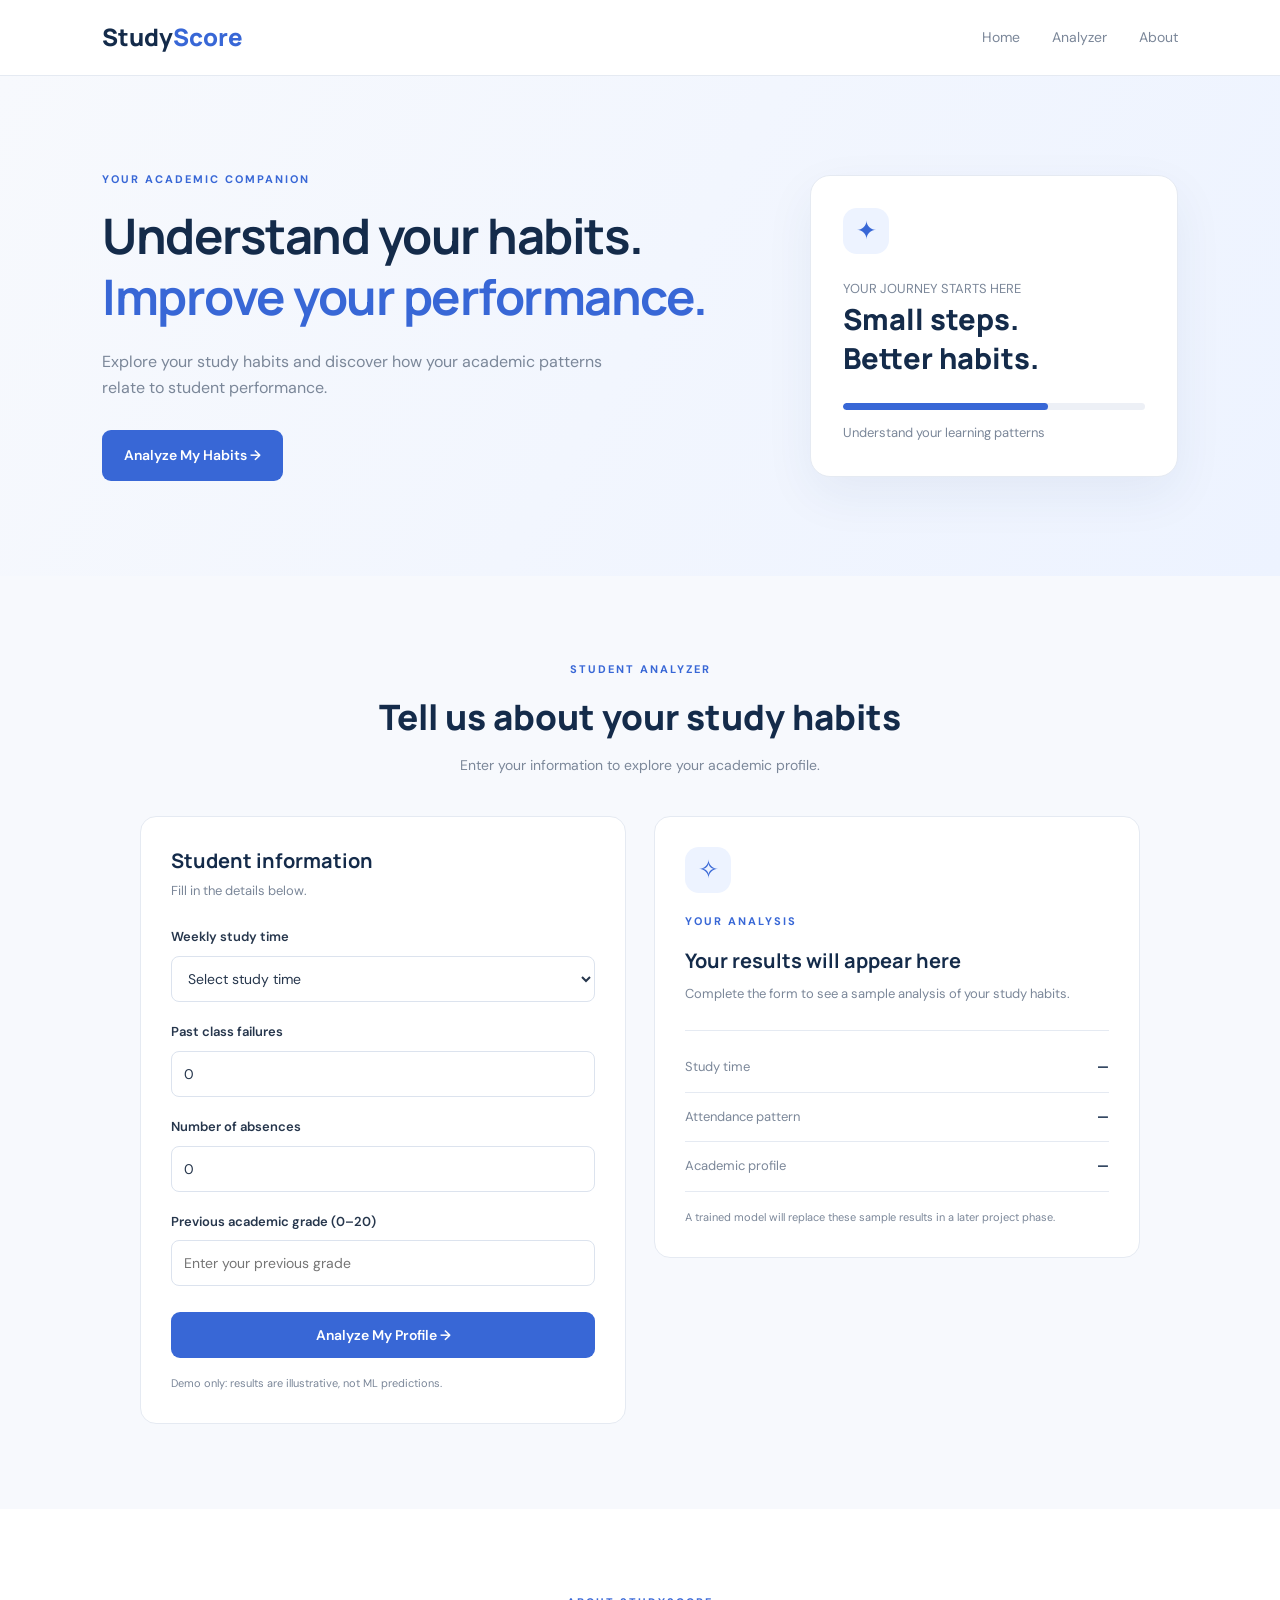
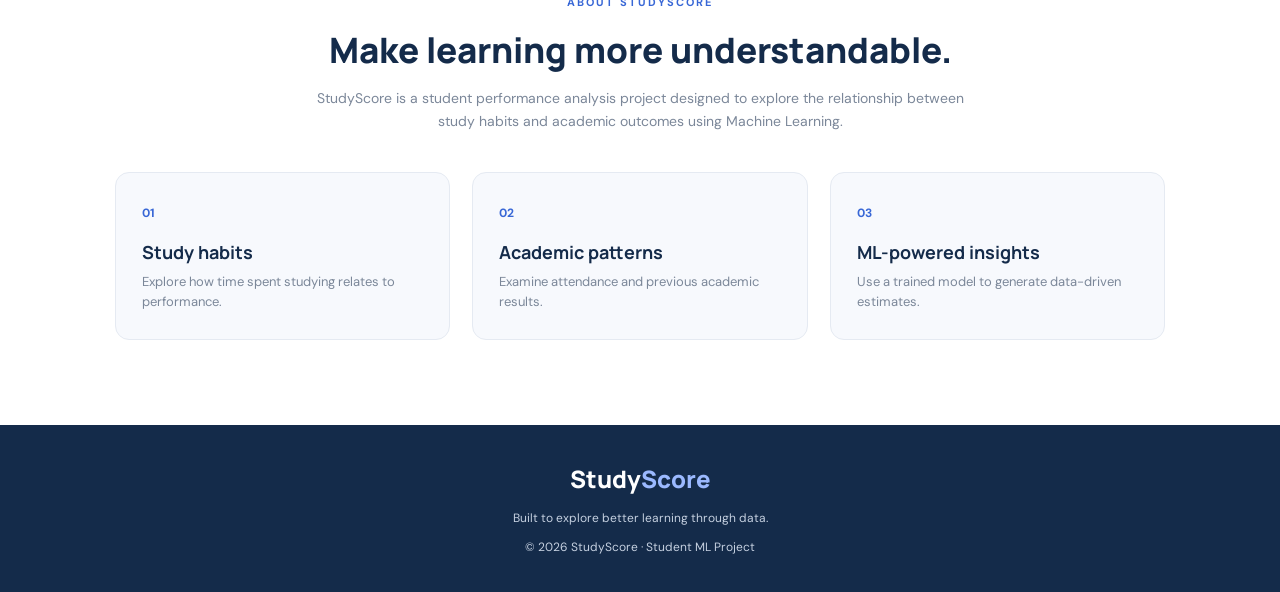
==== index.html @ 854d739c "Create initial StudyScore frontend" ====
<!DOCTYPE html>
<html lang="en">
<head>
    <meta charset="UTF-8">
    <meta name="viewport" content="width=device-width, initial-scale=1.0">
    <title>StudyScore | Student Performance Analyzer</title>
    <link rel="stylesheet" href="style.css">
</head>
<body>

    <header class="navbar">
        <a href="#" class="logo">Study<span>Score</span></a>
        <nav>
            <a href="#home">Home</a>
            <a href="#analyzer">Analyzer</a>
            <a href="#about">About</a>
        </nav>
    </header>

    <main>
        <section class="hero" id="home">
            <div class="hero-content">
                <p class="eyebrow">YOUR ACADEMIC COMPANION</p>
                <h1>Understand your habits.<br>
                    <span>Improve your performance.</span>
                </h1>
                <p class="hero-text">
                    Explore your study habits and discover how your
                    academic patterns relate to student performance.
                </p>
                <a href="#analyzer" class="primary-btn">
                    Analyze My Habits →
                </a>
            </div>

            <div class="hero-card">
                <div class="mini-icon">✦</div>
                <p class="muted">YOUR JOURNEY STARTS HERE</p>
                <h2>Small steps.<br>Better habits.</h2>
                <div class="progress-line">
                    <div></div>
                </div>
                <p class="muted">Understand your learning patterns</p>
            </div>
        </section>

        <section class="analyzer section" id="analyzer">
            <div class="section-heading">
                <p class="eyebrow">STUDENT ANALYZER</p>
                <h2>Tell us about your study habits</h2>
                <p>Enter your information to explore your academic profile.</p>
            </div>

            <div class="analyzer-grid">
                <form id="studentForm" class="form-card">
                    <h3>Student information</h3>
                    <p class="muted">Fill in the details below.</p>

                    <label for="studytime">Weekly study time</label>
                    <select id="studytime" required>
                        <option value="">Select study time</option>
                        <option value="1">Less than 2 hours</option>
                        <option value="2">2–5 hours</option>
                        <option value="3">5–10 hours</option>
                        <option value="4">More than 10 hours</option>
                    </select>

                    <label for="failures">Past class failures</label>
                    <input type="number" id="failures"
                        min="0" max="10" step="1" value="0" required>

                    <label for="absences">Number of absences</label>
                    <input type="number" id="absences"
                        min="0" max="100" step="1" value="0" required>

                    <label for="previousGrade">Previous academic grade (0–20)</label>
                    <input type="number" id="previousGrade"
                        min="0" max="20" step="0.1"
                        placeholder="Enter your previous grade" required>

                    <button type="submit" class="primary-btn full-btn">
                        Analyze My Profile →
                    </button>

                    <p class="form-note">
                        Demo only: results are illustrative, not ML predictions.
                    </p>
                </form>

                <div class="result-card" id="result">
                    <div class="result-icon">✧</div>
                    <p class="eyebrow">YOUR ANALYSIS</p>
                    <h3>Your results will appear here</h3>
                    <p class="muted">
                        Complete the form to see a sample analysis
                        of your study habits.
                    </p>
                    <div class="result-divider"></div>
                    <div class="result-row">
                        <span>Study time</span>
                        <strong>—</strong>
                    </div>
                    <div class="result-row">
                        <span>Attendance pattern</span>
                        <strong>—</strong>
                    </div>
                    <div class="result-row">
                        <span>Academic profile</span>
                        <strong>—</strong>
                    </div>
                    <p class="result-note">
                        A trained model will replace these sample
                        results in a later project phase.
                    </p>
                </div>
            </div>
        </section>

        <section class="about section" id="about">
            <div class="section-heading">
                <p class="eyebrow">ABOUT STUDYSCORE</p>
                <h2>Make learning more understandable.</h2>
                <p>
                    StudyScore is a student performance analysis project
                    designed to explore the relationship between study
                    habits and academic outcomes using Machine Learning.
                </p>
            </div>

            <div class="feature-grid">
                <article class="feature-card">
                    <span>01</span>
                    <h3>Study habits</h3>
                    <p>Explore how time spent studying relates to performance.</p>
                </article>
                <article class="feature-card">
                    <span>02</span>
                    <h3>Academic patterns</h3>
                    <p>Examine attendance and previous academic results.</p>
                </article>
                <article class="feature-card">
                    <span>03</span>
                    <h3>ML-powered insights</h3>
                    <p>Use a trained model to generate data-driven estimates.</p>
                </article>
            </div>
        </section>
    </main>

    <footer>
        <a href="#home" class="logo">Study<span>Score</span></a>
        <p>Built to explore better learning through data.</p>
        <p>© 2026 StudyScore · Student ML Project</p>
    </footer>

    <script src="script.js"></script>
</body>
</html>
---- style.css ----
@import url('https://fonts.googleapis.com/css2?family=DM+Sans:wght@400;500;600;700&family=Manrope:wght@400;500;600;700;800&display=swap');

:root {
    --navy: #142b4a;
    --blue: #3867d6;
    --light-blue: #edf3ff;
    --background: #f7f9fd;
    --white: #ffffff;
    --text: #26364c;
    --muted: #7b8799;
    --border: #e5eaf2;
}

* {
    margin: 0;
    padding: 0;
    box-sizing: border-box;
}

html {
    scroll-behavior: smooth;
    scroll-padding-top: 90px;
}

body {
    font-family: 'DM Sans', sans-serif;
    background: var(--background);
    color: var(--text);
    line-height: 1.6;
}

a {
    text-decoration: none;
    color: inherit;
}

.navbar {
    height: 76px;
    display: flex;
    align-items: center;
    justify-content: space-between;
    padding: 0 8%;
    background: var(--white);
    border-bottom: 1px solid var(--border);
    position: sticky;
    top: 0;
    z-index: 10;
}

.logo {
    font-family: 'Manrope', sans-serif;
    font-size: 24px;
    font-weight: 800;
    color: var(--navy);
}

.logo span,
.hero h1 span {
    color: var(--blue);
}

nav {
    display: flex;
    gap: 32px;
}

nav a {
    font-size: 14px;
    color: var(--muted);
}

nav a:hover {
    color: var(--blue);
}

.hero {
    padding: 90px 8%;
    display: grid;
    grid-template-columns: 1.4fr 0.8fr;
    align-items: center;
    gap: 65px;
    min-height: 500px;
    background: linear-gradient(120deg, #f7f9fd, #edf3ff);
}

.eyebrow {
    color: var(--blue);
    font-size: 11px;
    font-weight: 700;
    letter-spacing: 2px;
    margin-bottom: 16px;
}

.hero h1 {
    font-family: 'Manrope', sans-serif;
    color: var(--navy);
    font-size: clamp(32px, 4vw, 49px);
    line-height: 1.25;
    letter-spacing: -1.5px;
}

.hero-text {
    color: var(--muted);
    max-width: 510px;
    margin: 22px 0 30px;
}

.primary-btn {
    display: inline-block;
    border: none;
    border-radius: 9px;
    background: var(--blue);
    color: white;
    font-family: inherit;
    font-size: 14px;
    font-weight: 600;
    padding: 14px 22px;
    cursor: pointer;
    transition: 0.2s;
}

.primary-btn:hover {
    background: #2854bb;
    transform: translateY(-1px);
}

.hero-card {
    padding: 32px;
    background: white;
    border: 1px solid var(--border);
    border-radius: 20px;
    box-shadow: 0 18px 50px #203e7010;
}

.mini-icon,
.result-icon {
    width: 46px;
    height: 46px;
    border-radius: 14px;
    display: grid;
    place-items: center;
    background: var(--light-blue);
    color: var(--blue);
    font-size: 25px;
    margin-bottom: 25px;
}

.hero-card h2 {
    font: 800 29px/1.35 'Manrope', sans-serif;
    color: var(--navy);
    margin-bottom: 25px;
}

.muted {
    font-size: 13px;
    color: var(--muted);
}

.progress-line {
    height: 7px;
    background: #edf0f6;
    border-radius: 20px;
    overflow: hidden;
    margin-bottom: 13px;
}

.progress-line div {
    width: 68%;
    height: 100%;
    background: var(--blue);
    border-radius: 20px;
}

.section {
    padding: 85px 8%;
}

.section-heading {
    max-width: 650px;
    margin: 0 auto 40px;
    text-align: center;
}

.section-heading h2 {
    font: 800 clamp(25px, 3vw, 35px)/1.3 'Manrope', sans-serif;
    color: var(--navy);
    margin-bottom: 14px;
}

.section-heading > p:last-child {
    color: var(--muted);
    font-size: 14px;
}

.analyzer-grid {
    display: grid;
    grid-template-columns: 1fr 1fr;
    gap: 28px;
    max-width: 1000px;
    margin: auto;
    align-items: start;
}

.form-card,
.result-card {
    padding: 30px;
    background: white;
    border: 1px solid var(--border);
    border-radius: 16px;
}

.form-card h3,
.result-card h3 {
    font: 700 20px 'Manrope', sans-serif;
    color: var(--navy);
    margin-bottom: 7px;
}

.form-card > .muted {
    margin-bottom: 25px;
}

label {
    display: block;
    font-size: 13px;
    font-weight: 600;
    margin: 20px 0 8px;
}

input,
select {
    width: 100%;
    min-height: 46px;
    padding: 12px;
    border: 1px solid #dce3ee;
    border-radius: 8px;
    font-family: inherit;
    font-size: 14px;
    background: white;
    color: var(--text);
    outline: none;
}

input:focus,
select:focus {
    border-color: var(--blue);
    box-shadow: 0 0 0 3px #3867d615;
}

.full-btn {
    width: 100%;
    margin-top: 26px;
}

.form-note,
.result-note {
    margin-top: 16px;
    color: var(--muted);
    font-size: 11px;
    line-height: 1.7;
}

.result-icon {
    margin-bottom: 20px;
}

.result-card > .muted {
    margin-top: 10px;
}

.result-divider {
    height: 1px;
    background: var(--border);
    margin: 25px 0 12px;
}

.result-row {
    display: flex;
    justify-content: space-between;
    gap: 12px;
    padding: 14px 0;
    border-bottom: 1px solid var(--border);
    font-size: 13px;
}

.result-row span {
    color: var(--muted);
}

.result-row strong {
    color: var(--navy);
    text-align: right;
}

.about {
    background: white;
}

.feature-grid {
    display: grid;
    grid-template-columns: repeat(3, 1fr);
    gap: 22px;
    max-width: 1050px;
    margin: auto;
}

.feature-card {
    padding: 26px;
    background: var(--background);
    border: 1px solid var(--border);
    border-radius: 14px;
}

.feature-card span {
    color: var(--blue);
    font-size: 12px;
    font-weight: 700;
}

.feature-card h3 {
    margin: 15px 0 8px;
    font: 700 18px 'Manrope', sans-serif;
    color: var(--navy);
}

.feature-card p {
    font-size: 13px;
    color: var(--muted);
}

footer {
    text-align: center;
    padding: 35px 8%;
    background: var(--navy);
    color: #c5d0e0;
}

footer .logo {
    color: white;
}

footer .logo span {
    color: #9bb9ff;
}

footer p {
    margin-top: 10px;
    font-size: 12px;
}

@media (max-width: 760px) {
    .navbar {
        padding: 0 5%;
        height: 68px;
    }

    .logo {
        font-size: 21px;
    }

    nav {
        gap: 14px;
    }

    nav a {
        font-size: 12px;
    }

    .hero {
        padding: 60px 6%;
        grid-template-columns: 1fr;
        gap: 35px;
    }

    .section {
        padding: 60px 6%;
    }

    .analyzer-grid,
    .feature-grid {
        grid-template-columns: 1fr;
    }

    .form-card,
    .result-card {
        padding: 22px;
    }
}

@media (max-width: 380px) {
    nav {
        gap: 9px;
    }

    nav a {
        font-size: 11px;
    }
}
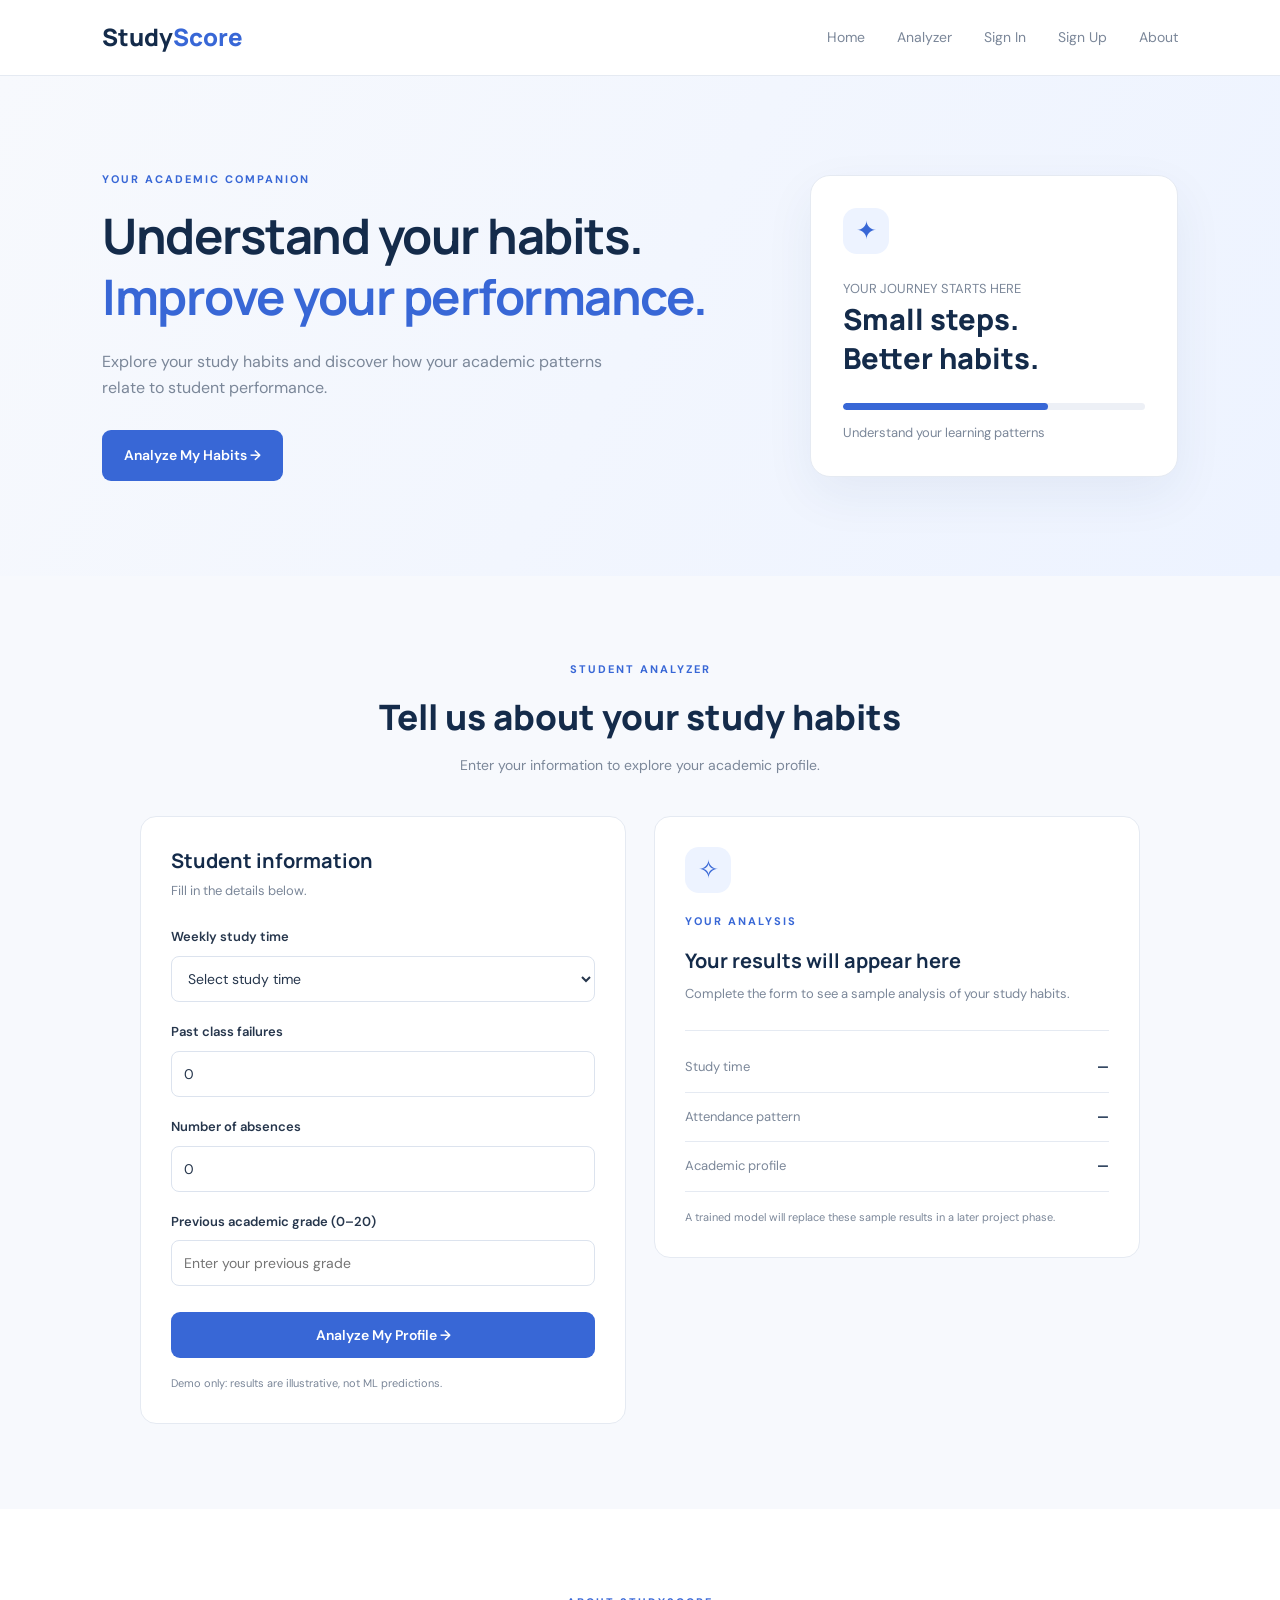
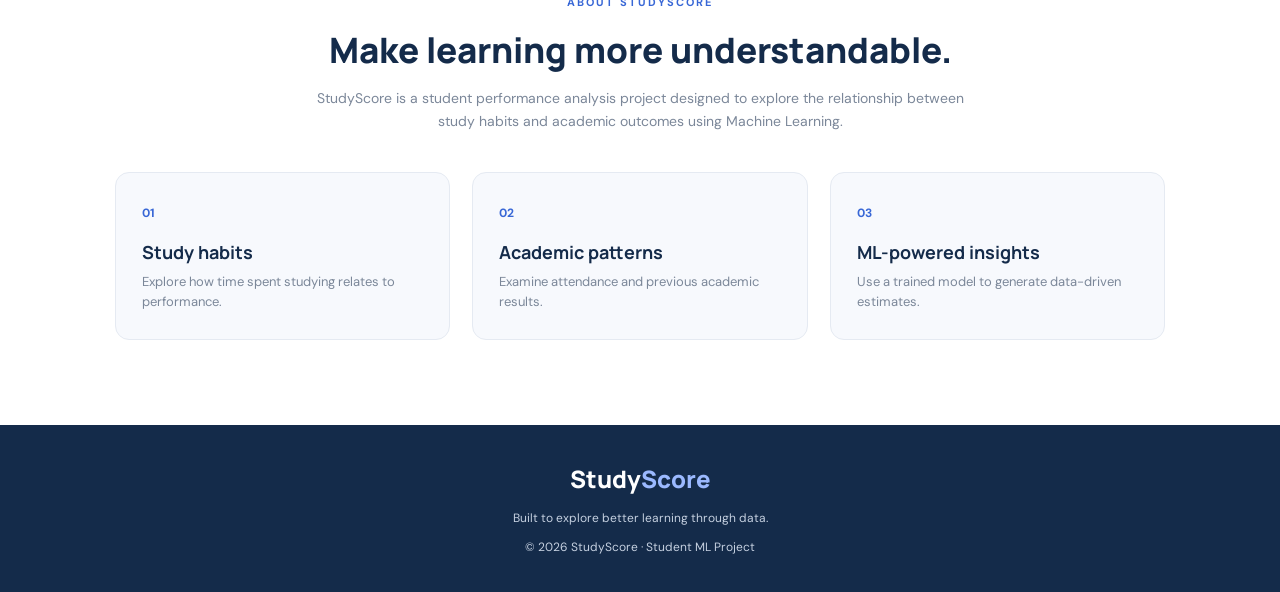
==== commit 72bf178b: "Add authentication pages and update styling" ====
--- a/index.html
+++ b/index.html
@@ -14,6 +14,8 @@
         <nav>
             <a href="#home">Home</a>
             <a href="#analyzer">Analyzer</a>
+            <a href="signin.html">Sign In</a>
+            <a href="signup.html" class="nav-button">Sign Up</a>
             <a href="#about">About</a>
         </nav>
     </header>
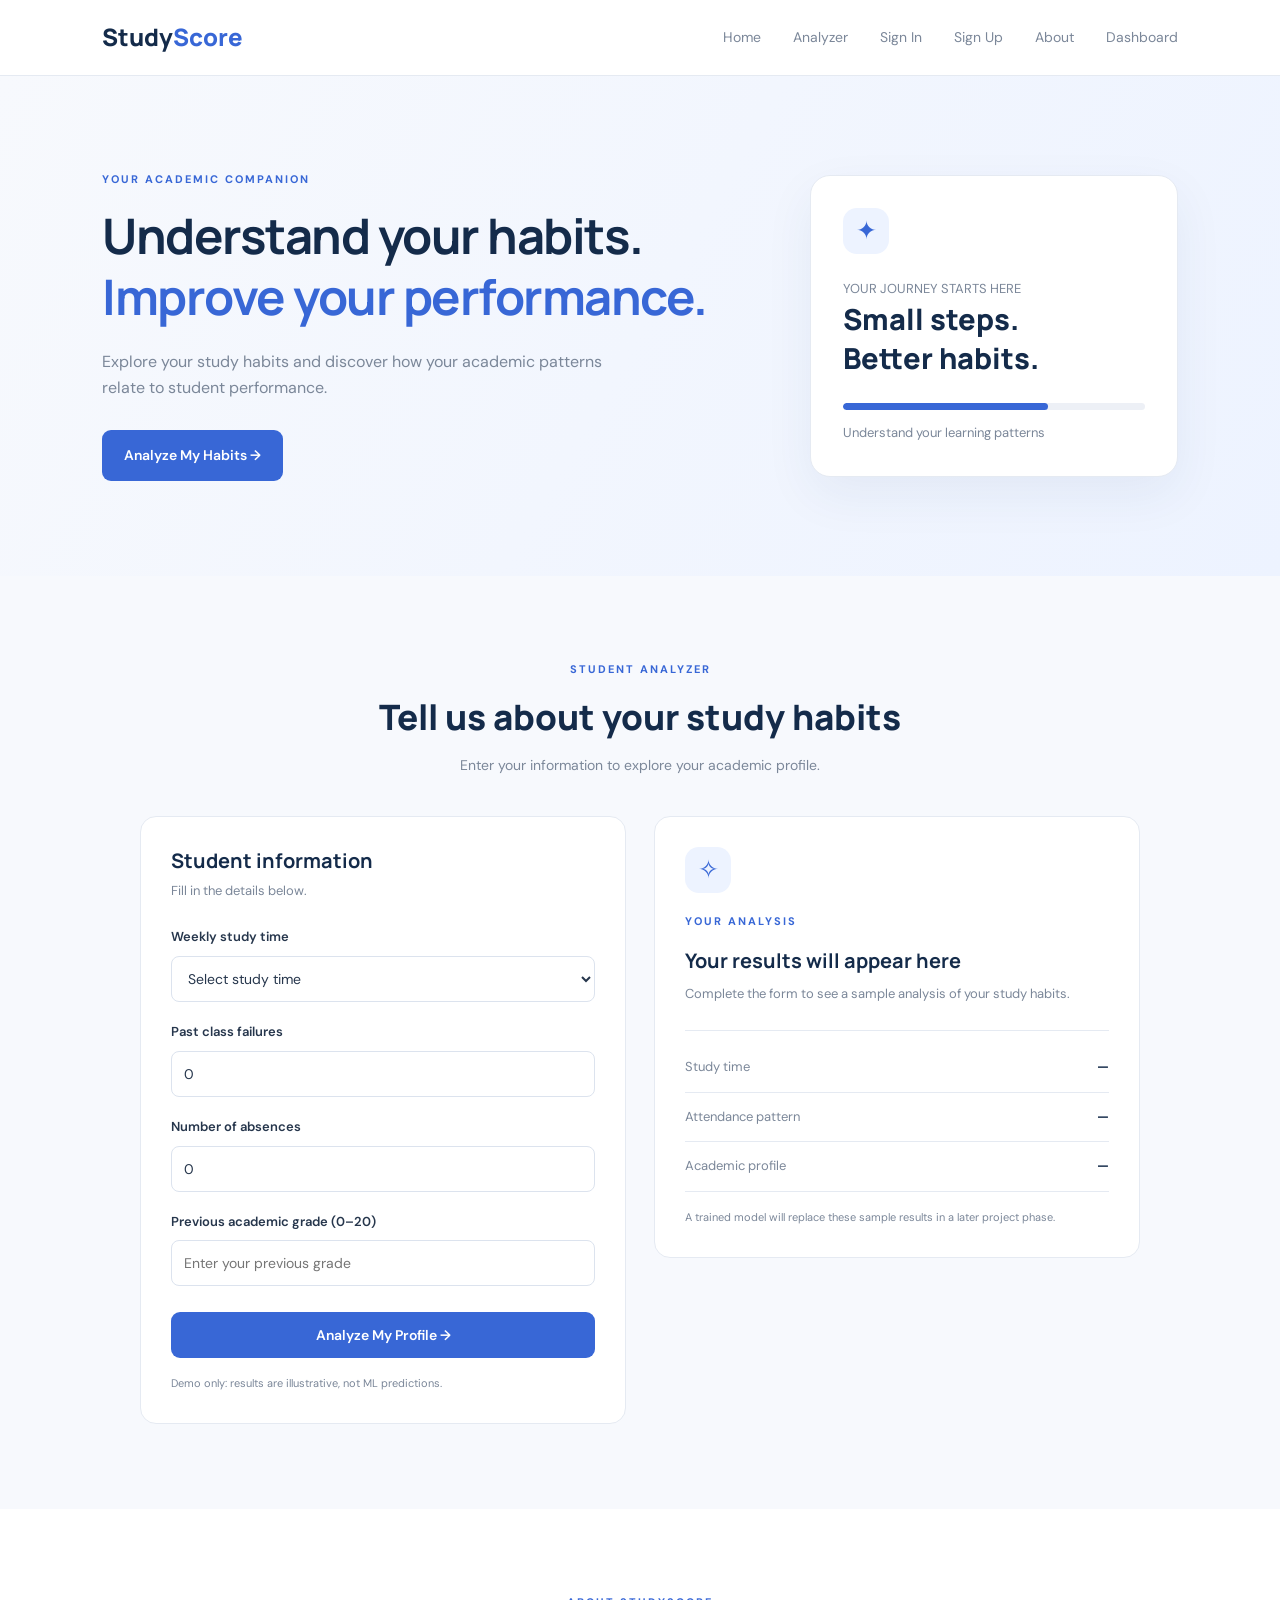
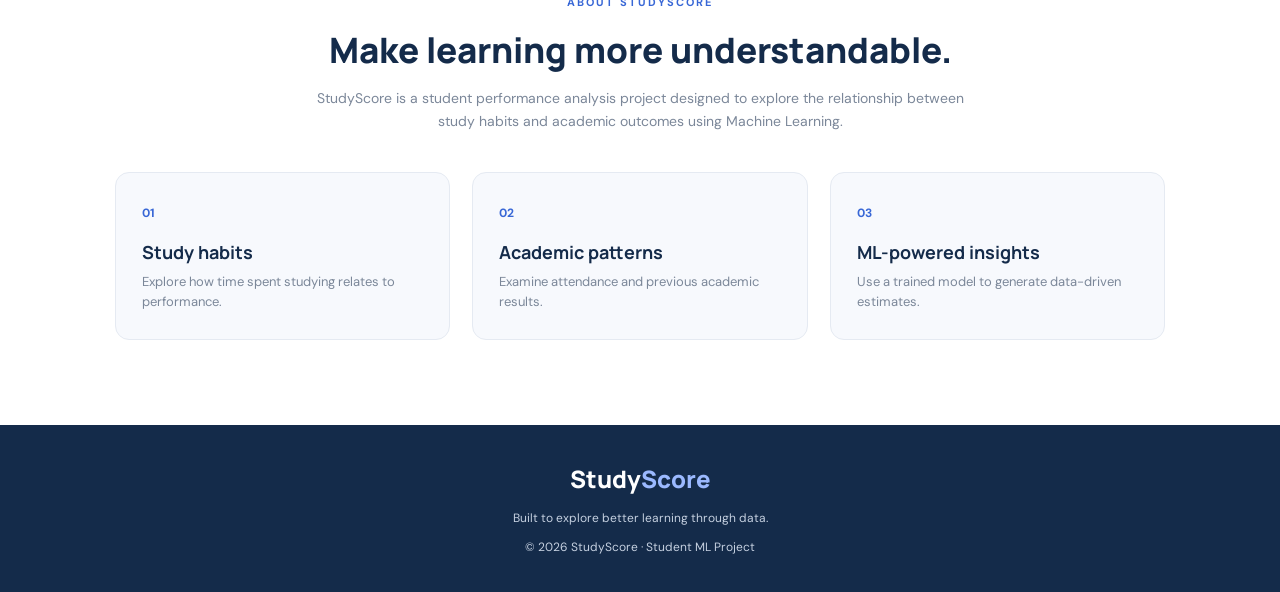
==== commit 6c56552d: "making changes" ====
--- a/index.html
+++ b/index.html
@@ -17,6 +17,7 @@
             <a href="signin.html">Sign In</a>
             <a href="signup.html" class="nav-button">Sign Up</a>
             <a href="#about">About</a>
+            <a href="dashboard.html">Dashboard</a>
         </nav>
     </header>
 
